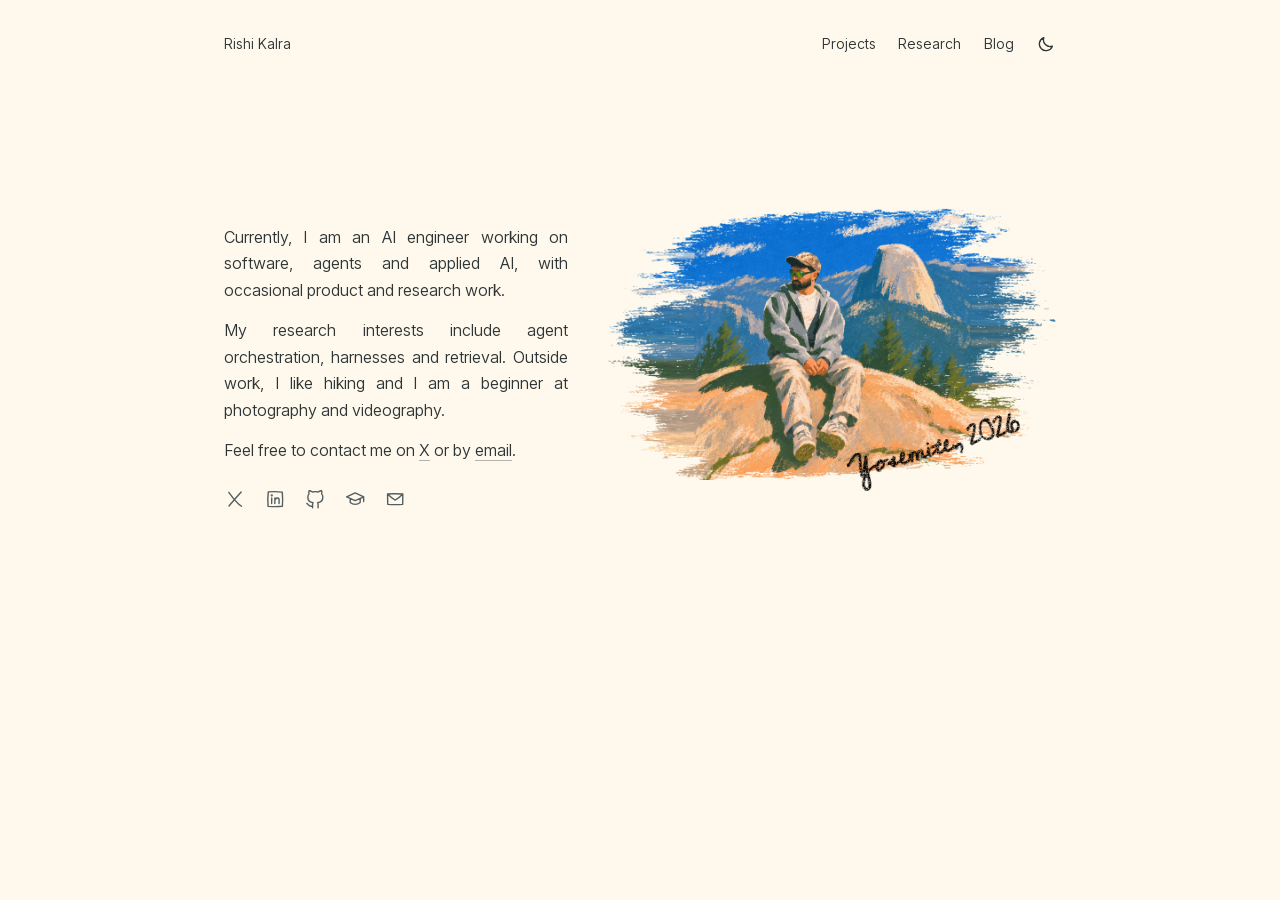
==== index.html @ 12dc7c13 "feat: redesign the site with a chalk-scribble painting theme Replace the dark prism theme with a lig" ====
<!doctype html>
<html lang="en">
<head>
  <meta charset="utf-8">
  <meta name="viewport" content="width=device-width, initial-scale=1">
  <title>Rishi Kalra</title>
  <meta name="description" content="AI engineer working on software, agents and applied AI.">
  <meta name="theme-color" content="#fff9ed">
  <link rel="icon" href="/favicon.svg?v=2" type="image/svg+xml">
  <link rel="apple-touch-icon" href="/apple-touch-icon.png?v=2">
  <link rel="preload" href="/fonts/inter.woff2" as="font" type="font/woff2" crossorigin>
  <link rel="stylesheet" href="/style.css?v=51">
  <script src="/site.js?v=1"></script>
</head>
<body>
  <header>
    <a href="/">Rishi Kalra</a>
    <nav aria-label="Site"><a href="/projects.html">Projects</a><a href="/research.html">Research</a><a href="/blog.html">Blog</a></nav>
  </header>
  <main class="home">
    <div class="intro wide">
      <div class="bio">
        <p>Currently, I am an AI engineer working on software, agents and applied AI, with occasional product and research work.</p>
        <p>My research interests include agent orchestration, harnesses and retrieval. Outside work, I like hiking and I am a beginner at photography and videography.</p>
        <p>Feel free to contact me on <a href="https://x.com/rish0x">X</a> or by <a href="mailto:rishi.k3838@gmail.com">email</a>.</p>
        <div data-contacts></div>
      </div>
      <figure class="painting">
        <img src="/media/yosemite-chalk-wide.webp?v=3" width="2019" height="1224" alt="Rishi seated on a granite ledge above pine trees, with Half Dome under a blue sky.">
        <figcaption class="pencil-note">Yosemite, 2026</figcaption>
      </figure>
    </div>
  </main>
</body>
</html>
---- style.css ----
@font-face {
  font-family: Inter;
  src: url("/fonts/inter.woff2") format("woff2");
  font-weight: 100 900;
  font-display: swap;
}
@font-face {
  font-family: Inter;
  src: url("/fonts/inter-italic.woff2") format("woff2");
  font-style: italic;
  font-weight: 100 900;
  font-display: swap;
}

:root {
  --paper: #fff9ed; --ink: #2e3536; --muted: #545e60; --rule: #ddd3c2; --accent: #234d72;
  --code-bg: #eee6d7; --chalk: #000;
  --trail: color-mix(in srgb, var(--muted) 45%, var(--paper));
  --measure: 52rem;
  --gutter: 1.5rem;
  color-scheme: light;
}
:root[data-mode="dark"] {
  --paper: #191f23; --ink: #e0e1d7; --muted: #b5b9ad; --rule: #41494b; --accent: #e7ba79;
  --code-bg: #232d30; --chalk: #fff;
}
/* Without JavaScript there is no data-mode, so follow the system setting. */
@media (prefers-color-scheme: dark) {
  :root:not([data-mode]) {
    --paper: #191f23; --ink: #e0e1d7; --muted: #b5b9ad; --rule: #41494b; --accent: #e7ba79;
    --code-bg: #232d30; --chalk: #fff;
    color-scheme: dark;
  }
}

/* Page transitions: the header stays still while the content fades across. */
@view-transition { navigation: auto; }
::view-transition-group(*) { animation-duration: .32s; animation-timing-function: cubic-bezier(.3, .7, .2, 1); }
@keyframes leave { to { opacity: 0; } }
@keyframes arrive { from { opacity: 0; } }
::view-transition-old(root) { animation: leave .12s ease-out both; }
::view-transition-new(root) { animation: arrive .22s .1s ease-out both; }

* { box-sizing: border-box; }
html { overflow-y: scroll; }
body {
  margin: 0;
  background: var(--paper);
  color: var(--ink);
  font: 350 1rem/1.65 Inter, system-ui, sans-serif;
  overflow-wrap: break-word;
  transition: background-color .35s ease, color .35s ease;
}
a { color: inherit; text-decoration-color: var(--trail); text-underline-offset: .25em; }
a:hover { text-decoration-color: currentColor; }
:focus-visible { outline: 2px solid var(--accent); outline-offset: 3px; }
p { margin: 0 0 1rem; }
.muted { color: var(--muted); }

/* Header, main and footer share one column. The same rules size the header on every page, so it does not move. */
header, main, footer { width: min(100% - 2 * var(--gutter), var(--measure)); margin-inline: auto; }
header, header nav { display: flex; flex-wrap: wrap; align-items: baseline; gap: .4rem 1.4rem; }
header { justify-content: space-between; padding-block: 2rem .9rem; font-size: .875rem; view-transition-name: site-header; }
header a { text-decoration: none; }
header a:is(:hover, :focus-visible, [aria-current]) { text-decoration: underline; }
main { position: relative; padding-top: 2.5rem; }
footer { margin-top: 4rem; padding: 1rem 0 2rem; border-top: 1px solid var(--rule); }

/* Day and night toggle. */
.mode-toggle { position: relative; align-self: center; width: 1.25rem; height: 1.25rem; padding: 0; border: 0; background: none; color: inherit; cursor: pointer; }
.mode-toggle svg { position: absolute; inset: 0; width: 100%; height: 100%; fill: none; stroke: currentColor; stroke-width: 1.6; stroke-linecap: round; stroke-linejoin: round; transition: transform .45s cubic-bezier(.3, .7, .2, 1.3), opacity .25s ease; }
[data-mode="light"] .mode-toggle .sun, [data-mode="dark"] .mode-toggle .moon { opacity: 0; transform: rotate(-90deg) scale(.4); }
.mode-toggle:is(:hover, :focus-visible) { color: var(--accent); }

.contacts { display: flex; flex-wrap: wrap; gap: .4rem 1.1rem; }
.contacts a { display: inline-flex; color: var(--muted); }
.contacts a:is(:hover, :focus-visible) { color: var(--accent); }
.contacts svg { width: 1.4rem; height: 1.4rem; fill: none; stroke: currentColor; stroke-width: 1.5; stroke-linecap: round; stroke-linejoin: round; }

/* Home: the bio beside the chalk-scribble painting. */
/* The home content stays near the top. Its top margin grows a little on taller windows, up to a cap. */
@media (min-width: 901px) {
  main.home { padding-top: clamp(2.5rem, 12vh, 7.5rem); }
}
.intro {
  --painting: 20rem;
  display: grid;
  grid-template-columns: minmax(0, 1fr) minmax(0, var(--painting));
  align-items: center;
  gap: 2.5rem;
}
/* Variant: the painting with its scribble extended further left and right
   (media/yosemite-chalk-wide.webp). The extra width needs a wider column. */
.intro.wide { --painting: 28rem; gap: 2.5rem; }
.intro.wide .pencil-note { width: 40%; right: 7%; bottom: 3%; }
.bio { max-width: 27rem; text-align: justify; hyphens: auto; }
.bio p { margin: 0; }
.bio p + p { margin-top: .9em; }
/* The icons sit under the text. Matching space above keeps the text centred on the painting. */
.bio .contacts, .bio::before { height: 1.4rem; margin-top: 1.5rem; }
.bio::before { content: ""; display: block; margin: 0 0 1.5rem; }
.painting { position: relative; margin: 0; }
.painting img { display: block; width: 100%; height: auto; }
/* Chalk inscription rising across the lower right corner, part on the painting and part on the
   page: black in light mode, white in dark mode. The SVG mask carries the chalk grain. */
.pencil-note {
  position: absolute;
  right: 1%;
  bottom: 2.5%;
  width: 56%;
  aspect-ratio: 6657 / 1491;
  transform: rotate(-16deg);
  color: transparent;
  font-size: 0;
}
.pencil-note::before {
  content: "";
  position: absolute;
  inset: 0;
  background: var(--chalk);
  mask: url("/media/yosemite-2026.svg?v=8") center / contain no-repeat;
}

/* Section pages: the section's illustration above its title. */
.spot { display: block; width: 6rem; height: auto; margin-bottom: .5rem; }
h1, h2 { color: var(--ink); font: 430 1.05rem/1.5 Inter, sans-serif; }
h1 { margin: 0 0 1rem; }
h2 { margin: 2.75rem 0 .75rem; }

/* Lists with a line between rows. */
.items { margin: 0; padding: 0; list-style: none; }
.items li { padding: .75rem 0; border-bottom: 1px solid var(--rule); }
.items li:last-child { border-bottom: 0; }
.items .title, .me { font-weight: 480; }
.items .title { text-decoration: none; }
.items .row { display: flex; justify-content: space-between; align-items: baseline; gap: 1rem; }
.items .row > .muted { white-space: nowrap; font-size: .875rem; }
.row-links { display: flex; gap: .9rem; font-size: .875rem; white-space: nowrap; }
.row-links a, .row-link { position: relative; z-index: 1; color: var(--muted); font-size: .875rem; }
.row-links a:hover, .row-link:hover { color: var(--ink); }

/* Picture, title and description, then one item on the right. The title link covers the whole row. */
.link-rows li {
  position: relative;
  display: grid;
  grid-template-columns: auto minmax(0, 1fr) auto;
  align-items: center;
  gap: 1rem;
  padding-block: 1rem;
}
.link-rows .title::after { content: ""; position: absolute; inset: 0; }
.link-rows li:hover .title { text-decoration: underline; }
.link-rows li > .muted { font-size: .875rem; white-space: nowrap; }
.row-icon {
  display: grid;
  place-items: center;
  width: 2.75rem;
  height: 2.75rem;
  border: 1px solid var(--rule);
  border-radius: .7rem;
}
.row-icon svg { width: 1.45rem; height: 1.45rem; fill: none; stroke: currentColor; stroke-width: 1.5; stroke-linecap: round; stroke-linejoin: round; }
.row-thumb { display: block; width: 6rem; height: auto; aspect-ratio: 8 / 5; object-fit: cover; border: 1px solid var(--rule); border-radius: .4rem; }

/* Blog posts and project pages. */
.post { max-width: 45rem; }
.post-meta { margin: 0 0 .75rem; font-size: .875rem; }
.post-meta a { color: var(--muted); }
.post-lede { margin-bottom: 2.5rem; color: var(--muted); font-size: 1.0625rem; }
.post h2 { margin: 3.5rem 0 .9rem; }
.post strong { font-weight: 480; }
.post ul, .post ol { margin: 0 0 1rem; padding-left: 1.25em; }
.post li { margin: .4rem 0; }
.post code { padding: 1px 5px; border: 1px solid var(--rule); border-radius: 4px; background: var(--code-bg); font: .875em ui-monospace, Menlo, Consolas, monospace; }
.post pre { overflow-x: auto; padding: 1rem; border: 1px solid var(--rule); border-radius: 4px; background: var(--code-bg); }
.post pre code { padding: 0; border: 0; background: none; }
.post pre.mermaid { padding: .5rem 0; border: 0; background: none; color: var(--muted); font-size: .8125rem; text-align: center; }
.post .mermaid svg { background: #0d1117; }
.post figure { margin: 1.75rem 0; }
.post figure img, .post figure video { display: block; width: 100%; height: auto; border: 1px solid var(--rule); border-radius: 4px; }
.post figure.pair { display: grid; grid-template-columns: 1fr 1fr; gap: .75rem; }
.post figure.pair figcaption { grid-column: 1 / -1; }
.post figcaption { margin-top: .6rem; color: var(--muted); font-size: .8125rem; }
.table-wrap { overflow-x: auto; margin: 0 0 1.25rem; }
.post table { width: 100%; border-collapse: collapse; font-size: .875rem; }
.post th, .post td { padding: .6rem .75rem .6rem 0; border-bottom: 1px solid var(--rule); text-align: left; vertical-align: top; }
.post th { color: var(--muted); font-weight: 480; }

/* Below 900px the painting goes under the text, so neither gets squeezed. */
@media (max-width: 900px) {
  .intro { grid-template-columns: 1fr; gap: 2rem; }
  .bio { max-width: 34rem; }
  .bio::before { content: none; }
  .painting { justify-self: center; width: min(100%, 20rem); }
  .wide .painting { width: min(100%, 28rem); }
}
@media (max-width: 640px) {
  :root { --gutter: 1.25rem; }
  header { padding-top: 1.3rem; column-gap: .75rem; }
  header nav { column-gap: .7rem; }
  main { padding-top: 2rem; }
  .items .row { flex-direction: column; gap: .125rem; }
  .items .row > .muted { white-space: normal; }
  .link-rows li { grid-template-columns: auto minmax(0, 1fr); }
  .link-rows li > :last-child { grid-column: 2; }
  .row-thumb { width: 4.5rem; }
  .post figure.pair { grid-template-columns: 1fr; }
}
@media (prefers-reduced-motion: reduce) {
  @view-transition { navigation: none; }
  body, .mode-toggle svg { transition: none; }
}
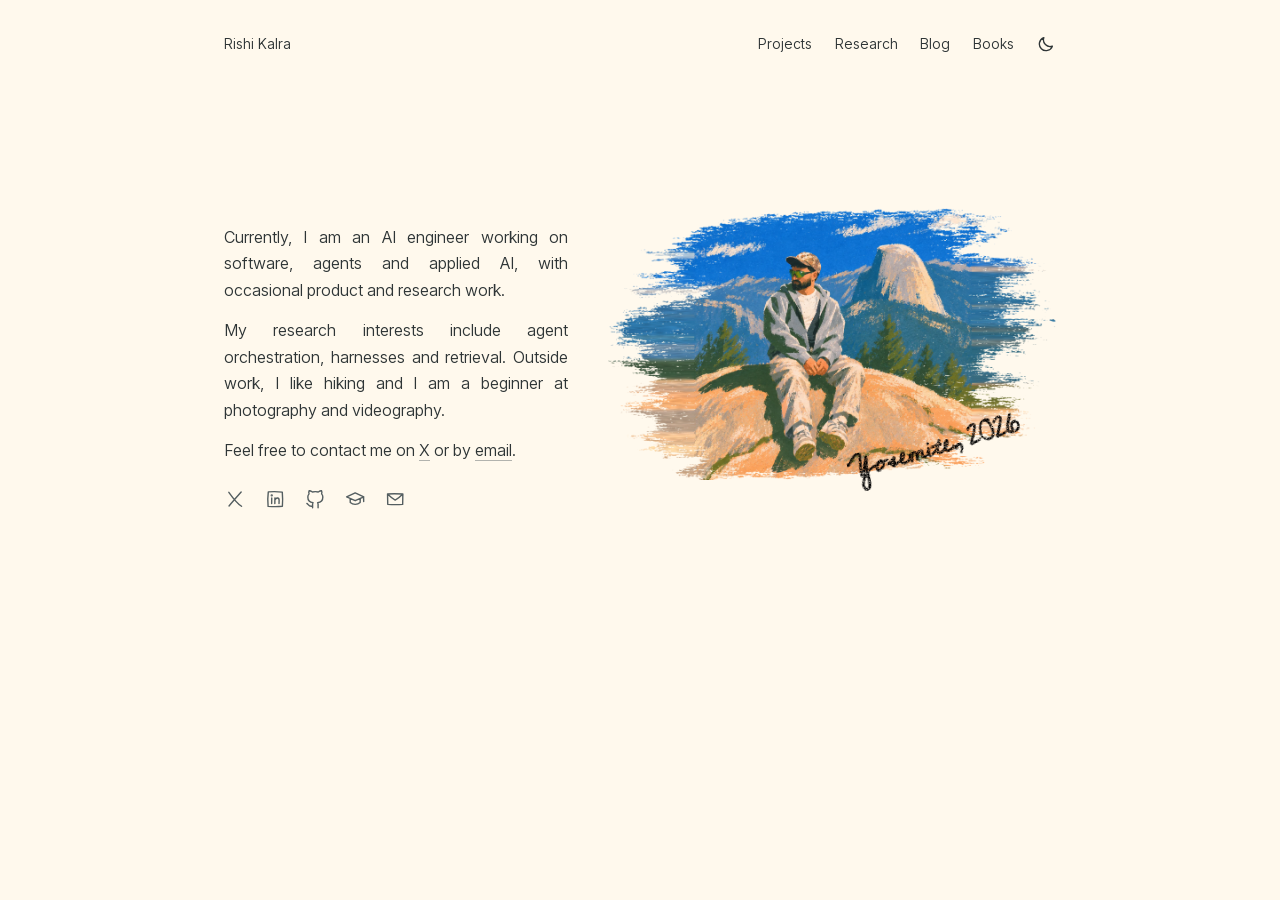
==== commit 6270313b: "feat: add a bookshelf page with 3D book spines Add a Books tab with 45 books on six shelves. Clickin" ====
--- a/index.html
+++ b/index.html
@@ -9,13 +9,13 @@
   <link rel="icon" href="/favicon.svg?v=2" type="image/svg+xml">
   <link rel="apple-touch-icon" href="/apple-touch-icon.png?v=2">
   <link rel="preload" href="/fonts/inter.woff2" as="font" type="font/woff2" crossorigin>
-  <link rel="stylesheet" href="/style.css?v=51">
+  <link rel="stylesheet" href="/style.css?v=54">
   <script src="/site.js?v=1"></script>
 </head>
 <body>
   <header>
     <a href="/">Rishi Kalra</a>
-    <nav aria-label="Site"><a href="/projects.html">Projects</a><a href="/research.html">Research</a><a href="/blog.html">Blog</a></nav>
+    <nav aria-label="Site"><a href="/projects.html">Projects</a><a href="/research.html">Research</a><a href="/blog.html">Blog</a><a href="/bookshelf.html">Books</a></nav>
   </header>
   <main class="home">
     <div class="intro wide">
--- a/style.css
+++ b/style.css
@@ -162,6 +162,84 @@
 .row-icon svg { width: 1.45rem; height: 1.45rem; fill: none; stroke: currentColor; stroke-width: 1.5; stroke-linecap: round; stroke-linejoin: round; }
 .row-thumb { display: block; width: 6rem; height: auto; aspect-ratio: 8 / 5; object-fit: cover; border: 1px solid var(--rule); border-radius: .4rem; }
 
+/* Bookshelf: spines stand in a row. A clicked book widens and turns to show its cover. */
+.shelf {
+  display: flex;
+  align-items: flex-end;
+  gap: 3px;
+  margin: 0;
+  padding: 1.25rem 0 0;
+  overflow-x: auto;
+  overflow-y: hidden;
+  border-bottom: 1px solid var(--rule);
+  list-style: none;
+  scrollbar-width: none;
+}
+.shelf::-webkit-scrollbar { display: none; }
+.book { flex: none; width: var(--spine); transition: width .5s cubic-bezier(.3, .7, .2, 1); }
+.book.open { width: var(--open); }
+.book button {
+  display: block;
+  width: 100%;
+  height: var(--h);
+  padding: 0;
+  border: 0;
+  background: none;
+  color: var(--fg);
+  font: inherit;
+  cursor: pointer;
+  perspective: 70rem;
+}
+.book-box {
+  position: relative;
+  display: block;
+  width: var(--spine);
+  height: 100%;
+  transform-origin: left center;
+  transform-style: preserve-3d;
+  transition: transform .5s cubic-bezier(.3, .7, .2, 1);
+}
+.book:not(.open) button:hover .book-box { transform: translateY(-.4rem); }
+.book.open .book-box { transform: rotateY(var(--tilt)); }
+.spine, .cover { position: absolute; top: 0; height: 100%; overflow: hidden; background: var(--bg); backface-visibility: hidden; }
+.spine {
+  left: 0;
+  width: var(--spine);
+  display: flex;
+  flex-direction: column;
+  align-items: center;
+  justify-content: space-between;
+  padding: .8rem 0;
+  border-radius: 2px;
+  /* Light on the curve of the spine, shade at its edges. */
+  background-image: linear-gradient(90deg, rgb(0 0 0 / .22), rgb(255 255 255 / .1) 30%, rgb(0 0 0 / .04) 70%, rgb(0 0 0 / .2));
+  background-color: var(--bg);
+}
+.spine-title, .spine-author { writing-mode: vertical-rl; white-space: nowrap; overflow: hidden; text-overflow: ellipsis; }
+.spine-title { flex: 0 1 auto; min-height: 0; font-size: .8rem; font-weight: 520; letter-spacing: .01em; }
+.spine-title.long { font-size: .66rem; }
+.spine-author { flex: none; margin-top: .6rem; font-size: .625rem; opacity: .75; }
+.cover {
+  left: var(--spine);
+  width: var(--cover);
+  display: flex;
+  flex-direction: column;
+  justify-content: space-between;
+  padding: 1.1rem 1rem 1rem 1.25rem;
+  text-align: left;
+  transform-origin: left center;
+  transform: rotateY(90deg);
+  border-radius: 0 3px 3px 0;
+  background-image: linear-gradient(90deg, rgb(0 0 0 / .25), rgb(255 255 255 / .12) 3%, rgb(0 0 0 / .08) 6%, transparent 12%);
+  background-color: var(--bg);
+}
+.cover-title { font-size: 1.2rem; font-weight: 560; line-height: 1.15; }
+.cover-author { padding-top: .6rem; border-top: 1px solid currentColor; font-size: .75rem; opacity: .85; }
+.cover-img { position: absolute; inset: 0; width: 100%; height: 100%; object-fit: cover; }
+/* The hinge shading stays on top of a cover image too. */
+.cover::after { content: ""; position: absolute; inset: 0; background: linear-gradient(90deg, rgb(0 0 0 / .3), rgb(255 255 255 / .12) 3%, transparent 8%); pointer-events: none; }
+.shelf-caption { min-height: 1.65em; margin: .6rem 0 0; font-size: .875rem; }
+
 /* Blog posts and project pages. */
 .post { max-width: 45rem; }
 .post-meta { margin: 0 0 .75rem; font-size: .875rem; }
@@ -208,5 +286,5 @@
 }
 @media (prefers-reduced-motion: reduce) {
   @view-transition { navigation: none; }
-  body, .mode-toggle svg { transition: none; }
-}
+  body, .mode-toggle svg, .book, .book-box { transition: none; }
+}
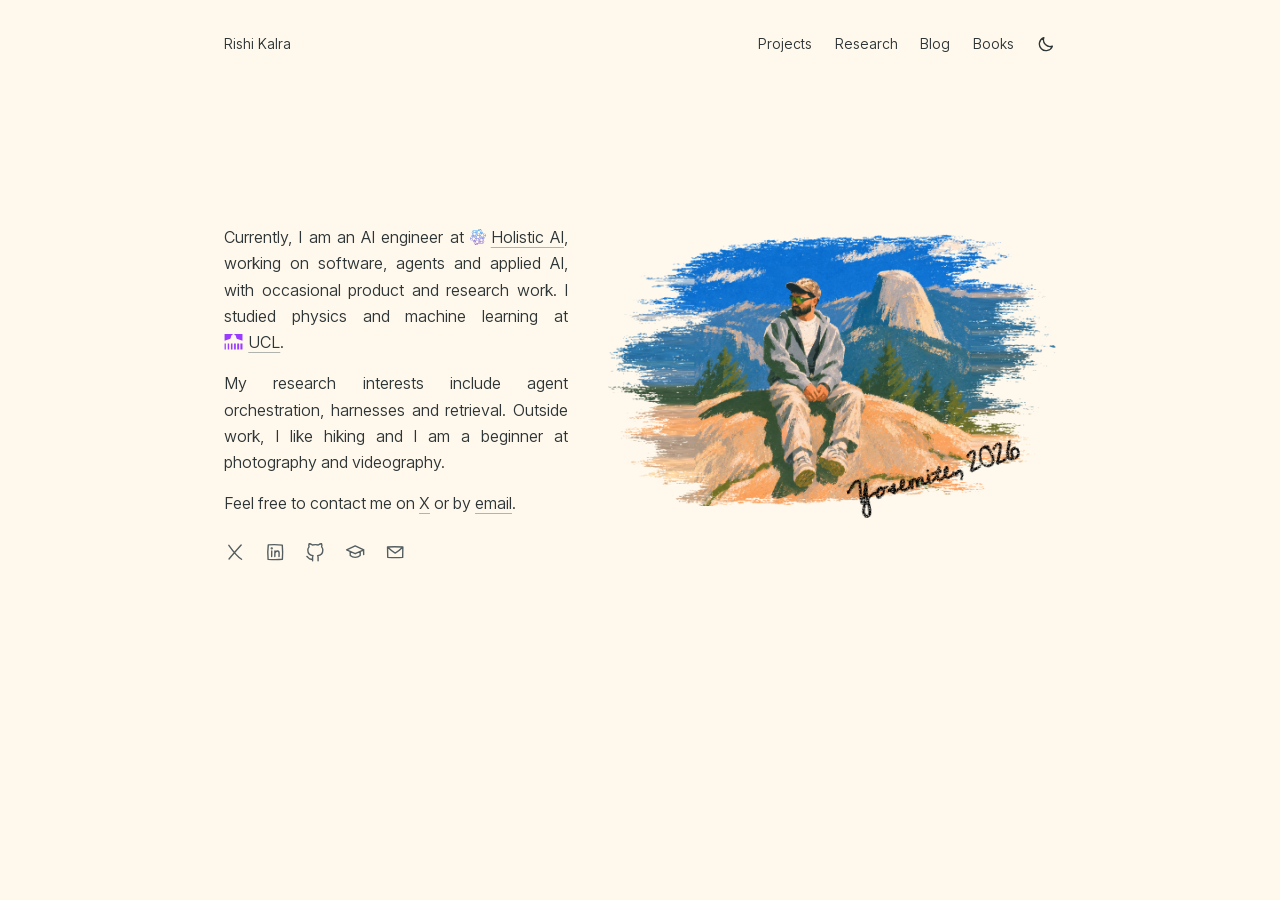
==== commit 7aca5edc: "feat: add corral, mention Holistic AI and UCL, and rewrite project pages - Home: say I work at Holis" ====
--- a/index.html
+++ b/index.html
@@ -5,11 +5,20 @@
   <meta name="viewport" content="width=device-width, initial-scale=1">
   <title>Rishi Kalra</title>
   <meta name="description" content="AI engineer working on software, agents and applied AI.">
+  <link rel="canonical" href="https://rk68.github.io/">
+  <link rel="alternate" type="application/rss+xml" title="Rishi Kalra · Blog" href="/feed.xml">
+  <meta property="og:type" content="website">
+  <meta property="og:site_name" content="Rishi Kalra">
+  <meta property="og:title" content="Rishi Kalra">
+  <meta property="og:description" content="AI engineer working on software, agents and applied AI.">
+  <meta property="og:url" content="https://rk68.github.io/">
+  <meta property="og:image" content="https://rk68.github.io/media/og/default.jpg">
+  <meta name="twitter:card" content="summary_large_image">
   <meta name="theme-color" content="#fff9ed">
   <link rel="icon" href="/favicon.svg?v=2" type="image/svg+xml">
   <link rel="apple-touch-icon" href="/apple-touch-icon.png?v=2">
   <link rel="preload" href="/fonts/inter.woff2" as="font" type="font/woff2" crossorigin>
-  <link rel="stylesheet" href="/style.css?v=54">
+  <link rel="stylesheet" href="/style.css?v=66">
   <script src="/site.js?v=1"></script>
 </head>
 <body>
@@ -20,7 +29,7 @@
   <main class="home">
     <div class="intro wide">
       <div class="bio">
-        <p>Currently, I am an AI engineer working on software, agents and applied AI, with occasional product and research work.</p>
+        <p>Currently, I am an AI engineer at <a class="org" href="https://www.holisticai.com/"><img src="/media/logos/holistic-ai.svg" width="16" height="16" alt="">Holistic AI</a>, working on software, agents and applied AI, with occasional product and research work. I studied physics and machine learning at <a class="org" href="https://www.ucl.ac.uk/"><img src="/media/logos/ucl.svg" width="20" height="16" alt="">UCL</a>.</p>
         <p>My research interests include agent orchestration, harnesses and retrieval. Outside work, I like hiking and I am a beginner at photography and videography.</p>
         <p>Feel free to contact me on <a href="https://x.com/rish0x">X</a> or by <a href="mailto:rishi.k3838@gmail.com">email</a>.</p>
         <div data-contacts></div>
--- a/style.css
+++ b/style.css
@@ -95,6 +95,9 @@
 .intro.wide .pencil-note { width: 40%; right: 7%; bottom: 3%; }
 .bio { max-width: 27rem; text-align: justify; hyphens: auto; }
 .bio p { margin: 0; }
+/* An organisation's logo sits before its linked name. Underlines skip images, so only the name is underlined. */
+.org { white-space: nowrap; }
+.org img { display: inline-block; width: auto; height: 1em; margin-right: .3em; vertical-align: -.12em; }
 .bio p + p { margin-top: .9em; }
 /* The icons sit under the text. Matching space above keeps the text centred on the painting. */
 .bio .contacts, .bio::before { height: 1.4rem; margin-top: 1.5rem; }
@@ -122,7 +125,6 @@
 }
 
 /* Section pages: the section's illustration above its title. */
-.spot { display: block; width: 6rem; height: auto; margin-bottom: .5rem; }
 h1, h2 { color: var(--ink); font: 430 1.05rem/1.5 Inter, sans-serif; }
 h1 { margin: 0 0 1rem; }
 h2 { margin: 2.75rem 0 .75rem; }
@@ -151,31 +153,51 @@
 .link-rows .title::after { content: ""; position: absolute; inset: 0; }
 .link-rows li:hover .title { text-decoration: underline; }
 .link-rows li > .muted { font-size: .875rem; white-space: nowrap; }
-.row-icon {
-  display: grid;
-  place-items: center;
-  width: 2.75rem;
-  height: 2.75rem;
+.link-rows .year { margin-left: .35rem; font-size: .875rem; font-variant-numeric: tabular-nums; }
+/* Paper rows: first page, details, then links. Letter and A4 pages crop from the top to one shape. */
+.items .paper { display: grid; grid-template-columns: auto minmax(0, 1fr) auto; align-items: start; gap: 1rem; }
+.paper-thumb { display: block; }
+.paper-thumb img { display: block; width: 4.5rem; height: auto; aspect-ratio: 210 / 297; object-fit: cover; object-position: top; background: #fff; border: 1px solid var(--rule); border-radius: .25rem; }
+.paper-thumb:hover img { border-color: var(--muted); }
+.row-thumb { display: block; width: 6rem; height: auto; aspect-ratio: 8 / 5; object-fit: cover; border: 1px solid var(--rule); border-radius: .4rem; }
+
+/* Bookshelf: one shelf in rows (bookshelf.js packs them). A clicked book widens and turns to
+   show its cover, and the rest of its row slides along into the space kept at the row's end. */
+.shelf { display: flex; flex-direction: column; gap: 2.75rem; padding-top: 1.25rem; }
+.shelf-row { display: flex; align-items: flex-end; gap: 3px; margin: 0; padding: 0; border-bottom: 1px solid var(--rule); list-style: none; }
+/* Category divider: a card like a library shelf divider, with a tab on top, the book count and
+   the category name reading upwards. */
+.divider {
+  position: relative;
+  flex: none;
+  display: flex;
+  flex-direction: column;
+  align-items: center;
+  justify-content: space-between;
+  width: 1.9rem;
+  height: 12.5rem;
+  margin: 0 .55rem;
+  padding: .55rem 0 .7rem;
   border: 1px solid var(--rule);
-  border-radius: .7rem;
-}
-.row-icon svg { width: 1.45rem; height: 1.45rem; fill: none; stroke: currentColor; stroke-width: 1.5; stroke-linecap: round; stroke-linejoin: round; }
-.row-thumb { display: block; width: 6rem; height: auto; aspect-ratio: 8 / 5; object-fit: cover; border: 1px solid var(--rule); border-radius: .4rem; }
-
-/* Bookshelf: spines stand in a row. A clicked book widens and turns to show its cover. */
-.shelf {
-  display: flex;
-  align-items: flex-end;
-  gap: 3px;
-  margin: 0;
-  padding: 1.25rem 0 0;
-  overflow-x: auto;
-  overflow-y: hidden;
-  border-bottom: 1px solid var(--rule);
-  list-style: none;
-  scrollbar-width: none;
-}
-.shelf::-webkit-scrollbar { display: none; }
+  border-bottom: 0;
+  border-radius: 0 .35rem 0 0;
+  background: var(--code-bg);
+}
+.divider:first-child { margin-left: 0; }
+.divider::before {
+  content: "";
+  position: absolute;
+  left: -1px;
+  bottom: 100%;
+  width: 1.2rem;
+  height: .9rem;
+  border: 1px solid var(--rule);
+  border-bottom: 0;
+  border-radius: .35rem .35rem 0 0;
+  background: var(--code-bg);
+}
+.divider b { color: var(--accent); font-size: .6875rem; font-weight: 560; font-variant-numeric: tabular-nums; }
+.divider span { writing-mode: vertical-rl; transform: rotate(180deg); color: var(--ink); font-size: .72rem; font-weight: 560; letter-spacing: .12em; text-transform: uppercase; white-space: nowrap; }
 .book { flex: none; width: var(--spine); transition: width .5s cubic-bezier(.3, .7, .2, 1); }
 .book.open { width: var(--open); }
 .book button {
@@ -214,6 +236,17 @@
   /* Light on the curve of the spine, shade at its edges. */
   background-image: linear-gradient(90deg, rgb(0 0 0 / .22), rgb(255 255 255 / .1) 30%, rgb(0 0 0 / .04) 70%, rgb(0 0 0 / .2));
   background-color: var(--bg);
+}
+/* The book I am reading now has a bookmark sticking up out of its pages. */
+.book.reading .book-box::before {
+  content: "";
+  position: absolute;
+  bottom: 100%;
+  left: calc(50% - .3rem);
+  width: .6rem;
+  height: 1.1rem;
+  background: var(--accent);
+  border-radius: 1px 1px 0 0;
 }
 .spine-title, .spine-author { writing-mode: vertical-rl; white-space: nowrap; overflow: hidden; text-overflow: ellipsis; }
 .spine-title { flex: 0 1 auto; min-height: 0; font-size: .8rem; font-weight: 520; letter-spacing: .01em; }
@@ -238,7 +271,8 @@
 .cover-img { position: absolute; inset: 0; width: 100%; height: 100%; object-fit: cover; }
 /* The hinge shading stays on top of a cover image too. */
 .cover::after { content: ""; position: absolute; inset: 0; background: linear-gradient(90deg, rgb(0 0 0 / .3), rgb(255 255 255 / .12) 3%, transparent 8%); pointer-events: none; }
-.shelf-caption { min-height: 1.65em; margin: .6rem 0 0; font-size: .875rem; }
+/* The caption stays in view at the bottom of the window while the shelf is on screen. */
+.shelf-caption { position: sticky; bottom: 0; min-height: 2.9em; margin: 0; padding: .9rem 0 .6rem; background: var(--paper); font-size: .875rem; }
 
 /* Blog posts and project pages. */
 .post { max-width: 45rem; }
@@ -252,6 +286,20 @@
 .post code { padding: 1px 5px; border: 1px solid var(--rule); border-radius: 4px; background: var(--code-bg); font: .875em ui-monospace, Menlo, Consolas, monospace; }
 .post pre { overflow-x: auto; padding: 1rem; border: 1px solid var(--rule); border-radius: 4px; background: var(--code-bg); }
 .post pre code { padding: 0; border: 0; background: none; }
+/* Inline SVG diagrams take the page colours, so they work in both modes. Narrow screens scroll
+   sideways instead of shrinking the text below reading size. */
+.post figure.diagram { overflow-x: auto; }
+.diagram svg { display: block; width: 100%; min-width: 34rem; height: auto; }
+.diagram text { text-anchor: middle; fill: var(--ink); font-family: Inter, sans-serif; }
+.diagram .d-head-text { fill: var(--muted); font-size: 13px; }
+.diagram .d-title { font: 500 14px ui-monospace, Menlo, Consolas, monospace; }
+.diagram .d-sub { fill: var(--muted); font-size: 12px; }
+.diagram .d-path { font: 12.5px ui-monospace, Menlo, Consolas, monospace; }
+.diagram .d-box { fill: none; stroke: var(--rule); stroke-width: 1.5; }
+.diagram .d-src { fill: var(--code-bg); }
+.diagram .d-optional { stroke-dasharray: 5 4; }
+.diagram .d-line { fill: none; stroke: var(--muted); stroke-width: 1.5; }
+.diagram .d-head { fill: var(--muted); }
 .post pre.mermaid { padding: .5rem 0; border: 0; background: none; color: var(--muted); font-size: .8125rem; text-align: center; }
 .post .mermaid svg { background: #0d1117; }
 .post figure { margin: 1.75rem 0; }
@@ -282,6 +330,9 @@
   .link-rows li { grid-template-columns: auto minmax(0, 1fr); }
   .link-rows li > :last-child { grid-column: 2; }
   .row-thumb { width: 4.5rem; }
+  .items .paper { grid-template-columns: auto minmax(0, 1fr); }
+  .items .paper > .row-links { grid-column: 2; }
+  .paper-thumb img { width: 3.5rem; }
   .post figure.pair { grid-template-columns: 1fr; }
 }
 @media (prefers-reduced-motion: reduce) {
